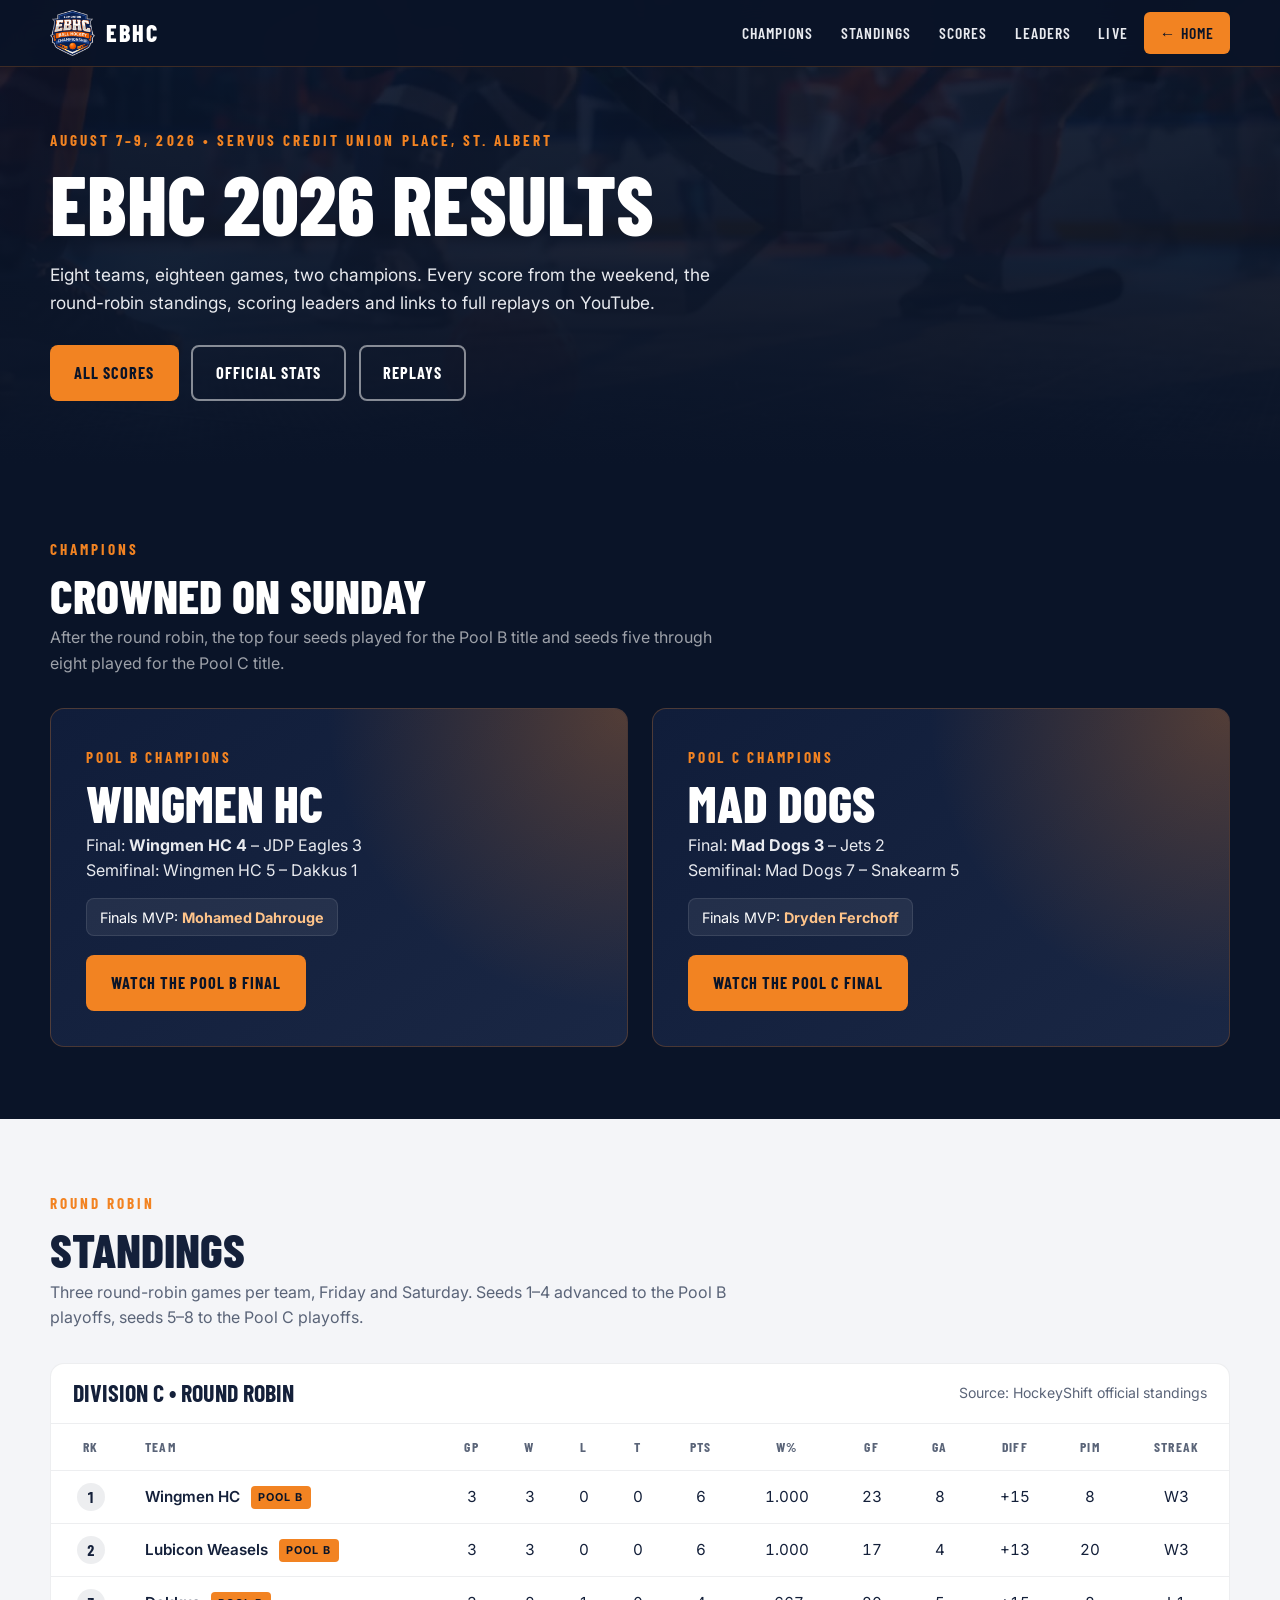
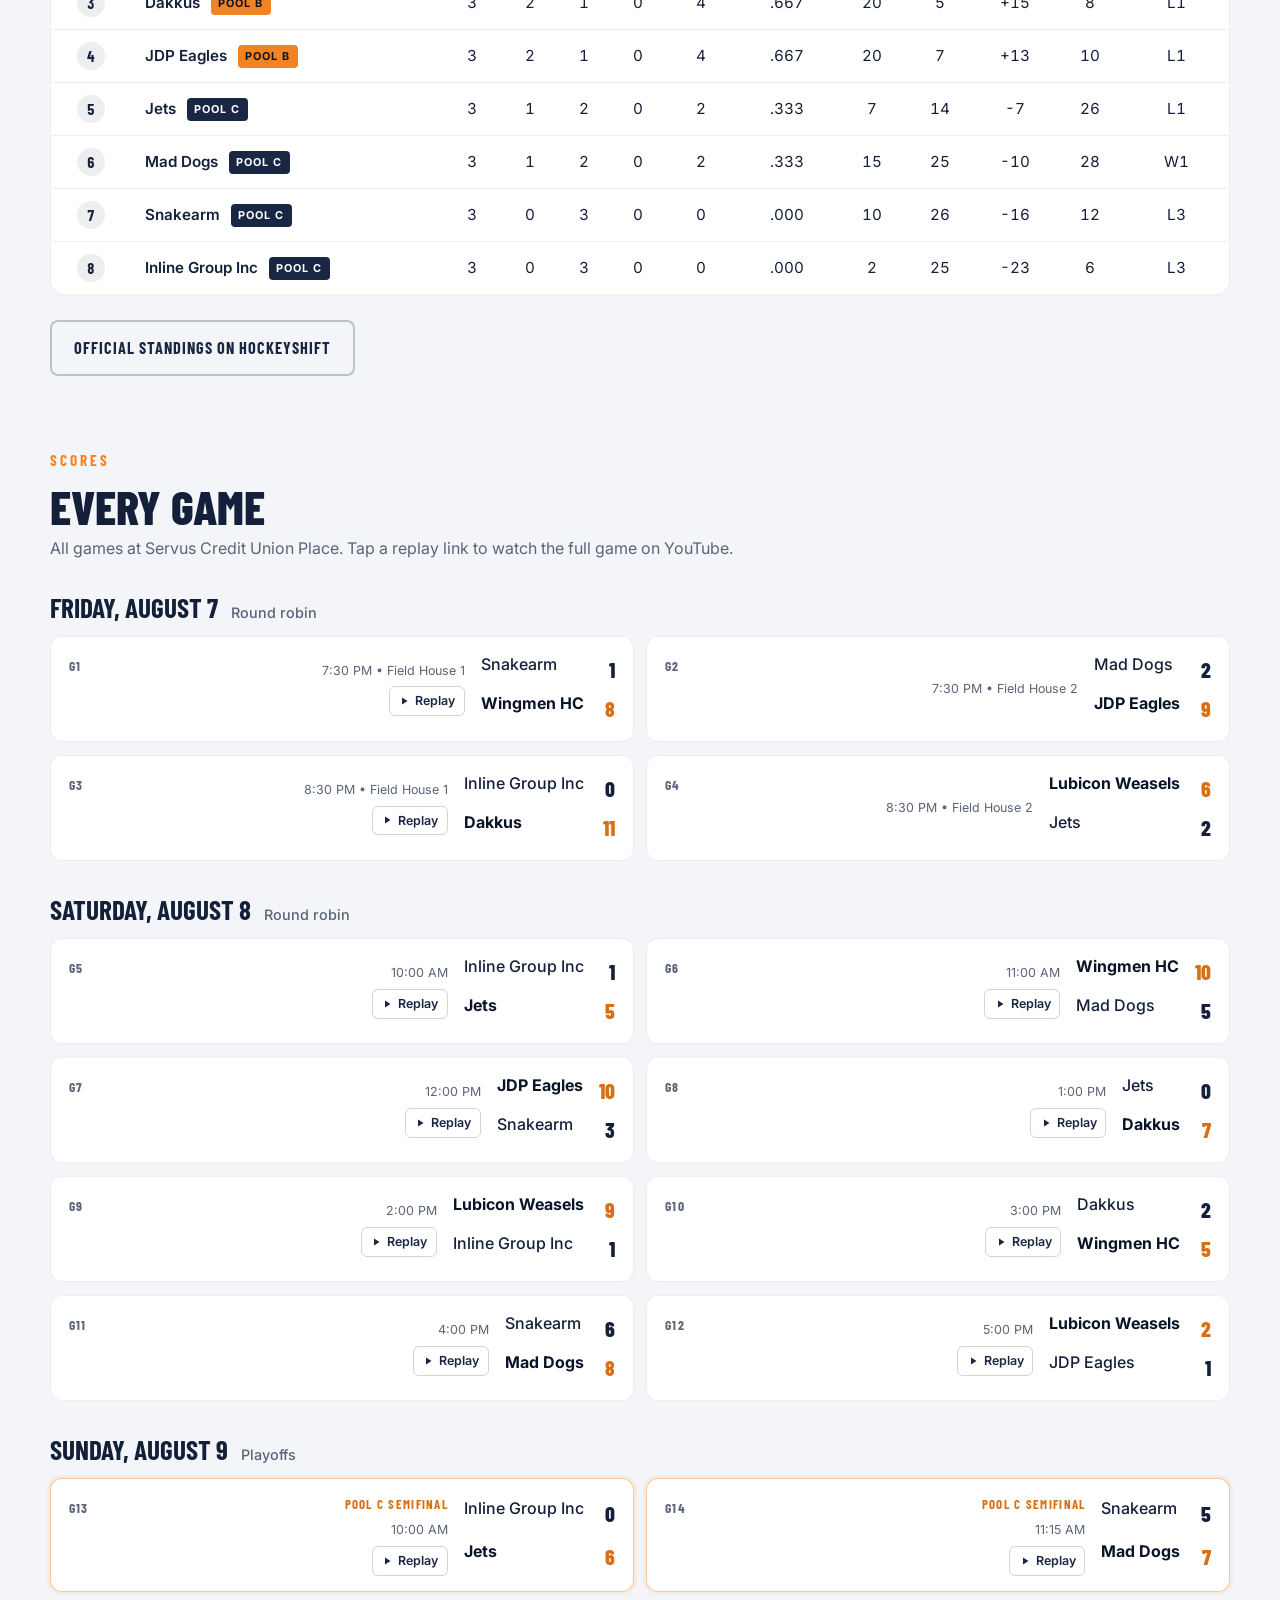
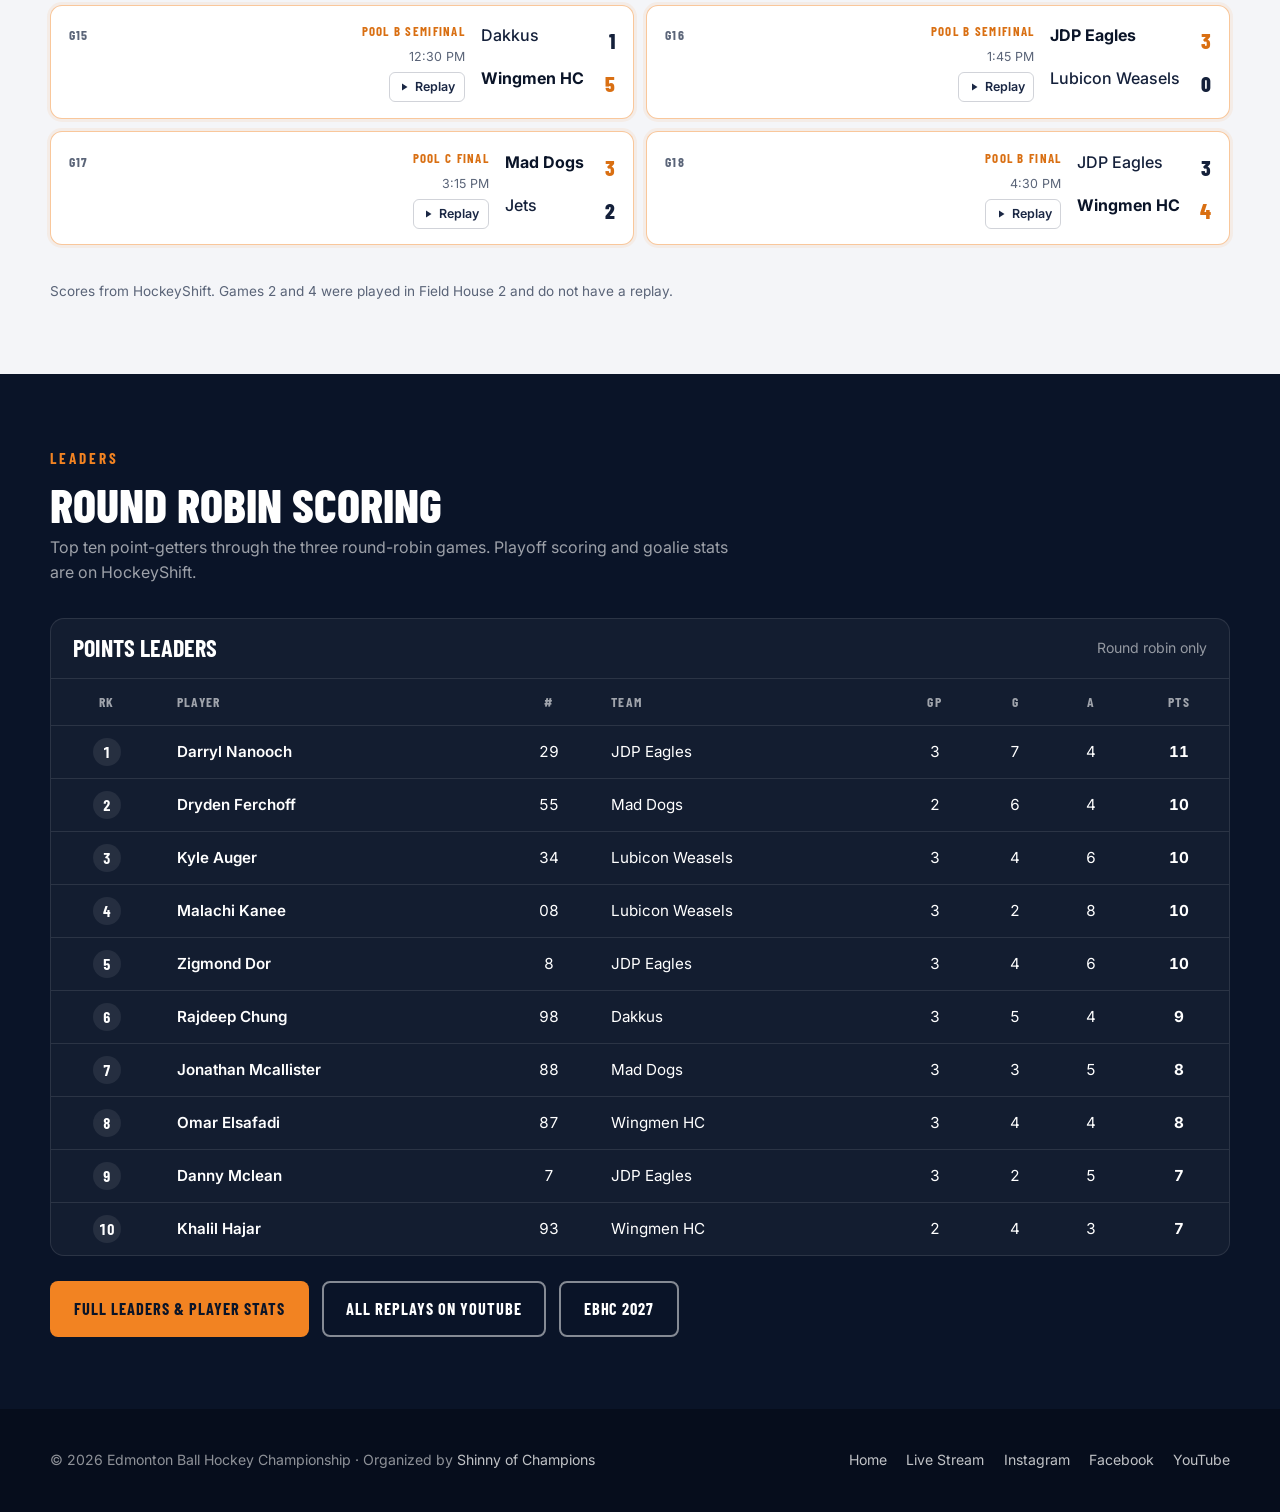
==== 2026/index.html @ 0f0b46f7 "Post-2026 revamp: results, replays, 2027 TBA, hero video, parallax - New homepage with generated her" ====
<!DOCTYPE html>
<html lang="en">
<head>
  <meta charset="UTF-8">
  <meta name="viewport" content="width=device-width, initial-scale=1.0">
  <title>EBHC 2026 Results, Standings &amp; Replays - Edmonton Ball Hockey Championship</title>
  <meta name="description" content="Full results from the 2026 Edmonton Ball Hockey Championship: every score, round-robin standings, playoff results, scoring leaders and links to full game replays.">
  <link rel="canonical" href="https://ebhctournament.ca/2026/">
  <meta name="theme-color" content="#0a1428">
  <link rel="icon" type="image/png" href="../favicon.png">
  <link rel="apple-touch-icon" href="../apple-touch-icon.png">
  <meta property="og:type" content="article">
  <meta property="og:site_name" content="EBHC - Edmonton Ball Hockey Championship">
  <meta property="og:title" content="EBHC 2026 Results, Standings & Replays">
  <meta property="og:description" content="Wingmen HC and Mad Dogs crowned. Every score, standings, leaders and full replays from August 7–9, 2026.">
  <meta property="og:url" content="https://ebhctournament.ca/2026/">
  <meta property="og:image" content="https://ebhctournament.ca/assets/og.jpg">
  <meta name="twitter:card" content="summary_large_image">
  <link rel="preconnect" href="https://fonts.googleapis.com">
  <link rel="preconnect" href="https://fonts.gstatic.com" crossorigin>
  <link href="https://fonts.googleapis.com/css2?family=Barlow+Condensed:wght@600;700;800&family=Inter:wght@400;500;600;700&display=swap" rel="stylesheet">
  <style>
    *, *::before, *::after { margin: 0; padding: 0; box-sizing: border-box; }
    :root { --navy-900:#0a1428; --navy-800:#101d3a; --navy-700:#1a2744; --orange:#f28322; --orange-deep:#d96f12; --silver-light:#e8eaef; --white:#fff; --off-white:#f4f5f8; --text:#14203a; --muted:#5a6478; --line:rgba(255,255,255,.1); --radius:14px; --head:'Barlow Condensed','Oswald',Impact,sans-serif; --body:'Inter',system-ui,sans-serif; }
    html { scroll-behavior: smooth; overflow-x: hidden; }
    body { font-family: var(--body); color: var(--text); background: var(--off-white); line-height: 1.6; overflow-x: hidden; }
    img { max-width: 100%; display: block; }
    h1,h2,h3 { font-family: var(--head); text-transform: uppercase; line-height: 1; }
    .container { width: min(1180px, 100% - 2.5rem); margin-inline: auto; }
    a { color: inherit; }
    .btn { display: inline-flex; align-items: center; justify-content: center; gap: .5rem; font-family: var(--head); font-weight: 700; text-transform: uppercase; letter-spacing: .06em; font-size: 1.02rem; padding: .8rem 1.4rem; border-radius: 8px; text-decoration: none; transition: transform .2s, background .2s; border: 2px solid transparent; }
    .btn-primary { background: var(--orange); color: var(--navy-900); }
    .btn-primary:hover { background: #ff9436; transform: translateY(-2px); }
    .btn-outline { border-color: rgba(255,255,255,.5); color: var(--white); }
    .btn-outline:hover { background: rgba(255,255,255,.1); transform: translateY(-2px); }
    .btn-ghost { border-color: rgba(26,39,68,.25); color: var(--navy-700); }
    .btn-ghost:hover { background: var(--white); transform: translateY(-2px); }

    nav.top { position: fixed; inset: 0 0 auto 0; z-index: 100; background: rgba(10,20,40,.95); backdrop-filter: blur(14px); border-bottom: 1px solid rgba(242,131,34,.22); }
    .nav-inner { display: flex; align-items: center; justify-content: space-between; height: 66px; gap: 1rem; }
    .nav-logo { display: flex; align-items: center; gap: .65rem; text-decoration: none; color: var(--white); }
    .nav-logo img { height: 46px; width: auto; }
    .nav-logo span { font-family: var(--head); font-weight: 800; font-size: 1.5rem; letter-spacing: .08em; }
    .nav-right { display: flex; gap: .3rem; align-items: center; }
    .nav-right a { color: var(--silver-light); text-decoration: none; font-family: var(--head); font-weight: 600; text-transform: uppercase; letter-spacing: .07em; font-size: .98rem; padding: .55rem .7rem; border-radius: 6px; white-space: nowrap; }
    .nav-right a:hover { color: var(--orange); }
    .nav-right .cta { background: var(--orange); color: var(--navy-900); padding: .55rem 1rem; }

    .page-hero { background: var(--navy-900); color: var(--white); padding: 8rem 0 4rem; position: relative; overflow: hidden; isolation: isolate; }
    .page-hero::before { content: ""; position: absolute; inset: 0; z-index: -1; background: url('../assets/hero-poster.jpg') center 60%/cover no-repeat; opacity: .28; }
    .page-hero::after { content: ""; position: absolute; inset: 0; z-index: -1; background: linear-gradient(180deg, rgba(10,20,40,.4), var(--navy-900)); }
    .label { display: inline-block; font-family: var(--head); font-weight: 700; text-transform: uppercase; letter-spacing: .2em; color: var(--orange); font-size: .95rem; margin-bottom: .6rem; }
    .page-hero h1 { font-size: clamp(2.8rem, 7vw, 5.2rem); font-weight: 800; }
    .page-hero p { color: var(--silver-light); max-width: 680px; margin-top: 1rem; font-size: 1.08rem; }
    .quick { display: flex; gap: .8rem; flex-wrap: wrap; margin-top: 1.8rem; }

    section { padding: 4.5rem 0; position: relative; overflow: hidden; }
    .dark { background: var(--navy-900); color: var(--white); }
    h2 { font-size: clamp(2rem, 4.5vw, 3rem); font-weight: 800; margin-bottom: .4rem; }
    .sub { color: var(--muted); margin-bottom: 2rem; max-width: 700px; }
    .dark .sub { color: rgba(255,255,255,.6); }

    .champ-grid { display: grid; grid-template-columns: 1fr 1fr; gap: 1.5rem; }
    .champ { position: relative; overflow: hidden; border-radius: var(--radius); padding: 2.2rem; background: linear-gradient(145deg, var(--navy-800), var(--navy-700)); border: 1px solid rgba(242,131,34,.25); color: var(--white); }
    .champ::before { content: ""; position: absolute; inset: 0; background: radial-gradient(circle at 100% 0%, rgba(242,131,34,.28), transparent 45%); }
    .champ > * { position: relative; }
    .champ-pool { font-family: var(--head); text-transform: uppercase; letter-spacing: .18em; color: var(--orange); font-weight: 700; font-size: .95rem; }
    .champ-name { font-size: clamp(2.2rem, 4vw, 3.2rem); font-weight: 800; margin: .5rem 0 .3rem; }
    .champ p { color: var(--silver-light); }
    .champ-mvp { margin-top: .9rem; display: inline-block; background: rgba(255,255,255,.07); border: 1px solid var(--line); padding: .4rem .8rem; border-radius: 8px; font-size: .9rem; }
    .champ-mvp b { color: #ffc48a; }
    .champ .btn { margin-top: 1.2rem; }

    .card { background: var(--white); border: 1px solid rgba(26,39,68,.08); border-radius: var(--radius); overflow: hidden; }
    .dark .card { background: rgba(255,255,255,.04); border-color: var(--line); }
    .card-head { padding: 1.1rem 1.4rem; border-bottom: 1px solid rgba(26,39,68,.08); display: flex; justify-content: space-between; align-items: center; gap: 1rem; flex-wrap: wrap; }
    .dark .card-head { border-color: var(--line); }
    .card-head h3 { font-size: 1.5rem; }
    .card-head span { font-size: .88rem; color: var(--muted); }
    .dark .card-head span { color: rgba(255,255,255,.55); }
    .wrap { overflow-x: auto; -webkit-overflow-scrolling: touch; }
    table { width: 100%; border-collapse: collapse; font-variant-numeric: tabular-nums; }
    th, td { padding: .75rem .9rem; text-align: center; border-bottom: 1px solid rgba(26,39,68,.08); font-size: .95rem; white-space: nowrap; }
    .dark th, .dark td { border-color: var(--line); }
    th { font-family: var(--head); text-transform: uppercase; letter-spacing: .1em; font-weight: 700; font-size: .85rem; color: var(--muted); }
    .dark th { color: rgba(255,255,255,.6); }
    tr:last-child td { border-bottom: 0; }
    td.l, th.l { text-align: left; }
    td.team { font-weight: 600; }
    .rk { display: inline-grid; place-items: center; width: 28px; height: 28px; border-radius: 50%; background: rgba(26,39,68,.08); font-family: var(--head); font-weight: 700; }
    .dark .rk { background: rgba(255,255,255,.08); }
    .tag { display: inline-block; font-size: .68rem; font-weight: 700; letter-spacing: .1em; text-transform: uppercase; padding: .15rem .45rem; border-radius: 4px; margin-left: .45rem; vertical-align: middle; }
    .tag-b { background: var(--orange); color: var(--navy-900); }
    .tag-c { background: var(--navy-700); color: var(--white); }
    .dark .tag-c { background: rgba(255,255,255,.15); }
    table.standings { min-width: 720px; }

    .day { margin-bottom: 2.2rem; }
    .day h3 { font-size: 1.7rem; margin-bottom: .9rem; display: flex; align-items: baseline; gap: .8rem; flex-wrap: wrap; }
    .day h3 small { font-family: var(--body); font-weight: 500; text-transform: none; color: var(--muted); font-size: .9rem; }
    .games { display: grid; grid-template-columns: repeat(2, 1fr); gap: .8rem; }
    .game { background: var(--white); border: 1px solid rgba(26,39,68,.08); border-radius: 12px; padding: .95rem 1.1rem; display: grid; grid-template-columns: auto 1fr auto; gap: .3rem 1rem; align-items: center; }
    .game.po { border-color: rgba(242,131,34,.45); box-shadow: 0 0 0 3px rgba(242,131,34,.08); }
    .g-num { font-family: var(--head); font-weight: 700; color: var(--muted); font-size: .85rem; letter-spacing: .1em; grid-row: 1 / span 2; align-self: start; padding-top: .2rem; }
    .g-team { display: flex; justify-content: space-between; gap: 1rem; font-weight: 500; }
    .g-team b { font-family: var(--head); font-size: 1.35rem; font-weight: 800; min-width: 1.5ch; text-align: right; }
    .g-team.w { font-weight: 700; color: var(--navy-900); }
    .g-team.w b { color: var(--orange-deep); }
    .g-meta { grid-row: 1 / span 2; display: flex; flex-direction: column; align-items: flex-end; gap: .35rem; font-size: .78rem; color: var(--muted); text-align: right; }
    .g-meta .round { font-family: var(--head); text-transform: uppercase; letter-spacing: .1em; font-weight: 700; color: var(--orange-deep); font-size: .8rem; }
    .g-meta a { display: inline-flex; align-items: center; gap: .3rem; color: var(--navy-700); text-decoration: none; font-weight: 600; border: 1px solid rgba(26,39,68,.2); padding: .25rem .55rem; border-radius: 6px; }
    .g-meta a:hover { background: var(--navy-900); color: var(--white); border-color: var(--navy-900); }
    .g-meta a svg { width: 12px; height: 12px; fill: currentColor; }

    .links { display: flex; gap: .8rem; flex-wrap: wrap; margin-top: 1.6rem; }
    footer { background: #060d1c; color: rgba(255,255,255,.55); padding: 2.5rem 0; font-size: .88rem; }
    .foot { display: flex; justify-content: space-between; gap: 1rem; flex-wrap: wrap; }
    .foot a { color: rgba(255,255,255,.75); text-decoration: none; }
    .foot a:hover { color: var(--orange); }
    .foot-links { display: flex; gap: 1.2rem; flex-wrap: wrap; }

    @media (max-width: 860px) { .champ-grid, .games { grid-template-columns: 1fr; } .nav-right a:not(.cta) { display: none; } }
    @media (max-width: 480px) { .game { grid-template-columns: auto 1fr; } .g-meta { grid-row: auto; grid-column: 1 / -1; flex-direction: row; justify-content: space-between; align-items: center; } }
  </style>
</head>
<body>

<nav class="top" aria-label="Main">
  <div class="container nav-inner">
    <a href="../" class="nav-logo"><img src="../assets/logo-160.png" alt="EBHC shield logo" width="160" height="181"><span>EBHC</span></a>
    <div class="nav-right">
      <a href="#champions">Champions</a>
      <a href="#standings">Standings</a>
      <a href="#scores">Scores</a>
      <a href="#leaders">Leaders</a>
      <a href="../live/">Live</a>
      <a href="../" class="cta">&larr; Home</a>
    </div>
  </div>
</nav>

<header class="page-hero">
  <div class="container">
    <span class="label">August 7–9, 2026 &bull; Servus Credit Union Place, St. Albert</span>
    <h1>EBHC 2026 Results</h1>
    <p>Eight teams, eighteen games, two champions. Every score from the weekend, the round-robin standings, scoring leaders and links to full replays on YouTube.</p>
    <div class="quick">
      <a class="btn btn-primary" href="#scores">All Scores</a>
      <a class="btn btn-outline" href="https://tournaments.shinnyofchampions.com/stats#/3724/leaders/table?game_type=Round%20Robin&page=1&player_type=players&division_id=47353" target="_blank" rel="noopener">Official Stats</a>
      <a class="btn btn-outline" href="https://www.youtube.com/@ebhctournament" target="_blank" rel="noopener">Replays</a>
    </div>
  </div>
</header>

<section id="champions" class="dark">
  <div class="container">
    <span class="label">Champions</span>
    <h2>Crowned on Sunday</h2>
    <p class="sub">After the round robin, the top four seeds played for the Pool B title and seeds five through eight played for the Pool C title.</p>
    <div class="champ-grid">
      <article class="champ">
        <div class="champ-pool">Pool B Champions</div>
        <h3 class="champ-name">Wingmen HC</h3>
        <p>Final: <strong>Wingmen HC 4</strong> – JDP Eagles 3</p>
        <p>Semifinal: Wingmen HC 5 – Dakkus 1</p>
        <div class="champ-mvp">Finals MVP: <b>Mohamed Dahrouge</b></div><br>
        <a class="btn btn-primary" href="https://www.youtube.com/watch?v=7inGUowyP5Q" target="_blank" rel="noopener">Watch the Pool B Final</a>
      </article>
      <article class="champ">
        <div class="champ-pool">Pool C Champions</div>
        <h3 class="champ-name">Mad Dogs</h3>
        <p>Final: <strong>Mad Dogs 3</strong> – Jets 2</p>
        <p>Semifinal: Mad Dogs 7 – Snakearm 5</p>
        <div class="champ-mvp">Finals MVP: <b>Dryden Ferchoff</b></div><br>
        <a class="btn btn-primary" href="https://www.youtube.com/watch?v=97iQNqjfG0o" target="_blank" rel="noopener">Watch the Pool C Final</a>
      </article>
    </div>
  </div>
</section>

<section id="standings">
  <div class="container">
    <span class="label">Round Robin</span>
    <h2>Standings</h2>
    <p class="sub">Three round-robin games per team, Friday and Saturday. Seeds 1–4 advanced to the Pool B playoffs, seeds 5–8 to the Pool C playoffs.</p>
    <div class="card">
      <div class="card-head"><h3>Division C &bull; Round Robin</h3><span>Source: HockeyShift official standings</span></div>
      <div class="wrap">
        <table class="standings">
          <thead><tr><th>Rk</th><th class="l">Team</th><th>GP</th><th>W</th><th>L</th><th>T</th><th>Pts</th><th>W%</th><th>GF</th><th>GA</th><th>Diff</th><th>PIM</th><th>Streak</th></tr></thead>
          <tbody>
            <tr><td><span class="rk">1</span></td><td class="l team">Wingmen HC <span class="tag tag-b">Pool B</span></td><td>3</td><td>3</td><td>0</td><td>0</td><td>6</td><td>1.000</td><td>23</td><td>8</td><td>+15</td><td>8</td><td>W3</td></tr>
            <tr><td><span class="rk">2</span></td><td class="l team">Lubicon Weasels <span class="tag tag-b">Pool B</span></td><td>3</td><td>3</td><td>0</td><td>0</td><td>6</td><td>1.000</td><td>17</td><td>4</td><td>+13</td><td>20</td><td>W3</td></tr>
            <tr><td><span class="rk">3</span></td><td class="l team">Dakkus <span class="tag tag-b">Pool B</span></td><td>3</td><td>2</td><td>1</td><td>0</td><td>4</td><td>.667</td><td>20</td><td>5</td><td>+15</td><td>8</td><td>L1</td></tr>
            <tr><td><span class="rk">4</span></td><td class="l team">JDP Eagles <span class="tag tag-b">Pool B</span></td><td>3</td><td>2</td><td>1</td><td>0</td><td>4</td><td>.667</td><td>20</td><td>7</td><td>+13</td><td>10</td><td>L1</td></tr>
            <tr><td><span class="rk">5</span></td><td class="l team">Jets <span class="tag tag-c">Pool C</span></td><td>3</td><td>1</td><td>2</td><td>0</td><td>2</td><td>.333</td><td>7</td><td>14</td><td>-7</td><td>26</td><td>L1</td></tr>
            <tr><td><span class="rk">6</span></td><td class="l team">Mad Dogs <span class="tag tag-c">Pool C</span></td><td>3</td><td>1</td><td>2</td><td>0</td><td>2</td><td>.333</td><td>15</td><td>25</td><td>-10</td><td>28</td><td>W1</td></tr>
            <tr><td><span class="rk">7</span></td><td class="l team">Snakearm <span class="tag tag-c">Pool C</span></td><td>3</td><td>0</td><td>3</td><td>0</td><td>0</td><td>.000</td><td>10</td><td>26</td><td>-16</td><td>12</td><td>L3</td></tr>
            <tr><td><span class="rk">8</span></td><td class="l team">Inline Group Inc <span class="tag tag-c">Pool C</span></td><td>3</td><td>0</td><td>3</td><td>0</td><td>0</td><td>.000</td><td>2</td><td>25</td><td>-23</td><td>6</td><td>L3</td></tr>
          </tbody>
        </table>
      </div>
    </div>
    <div class="links">
      <a class="btn btn-ghost" href="https://tournaments.shinnyofchampions.com/stats#/3724/standings?division_id=47353&render=division" target="_blank" rel="noopener">Official Standings on HockeyShift</a>
    </div>
  </div>
</section>

<section id="scores" style="padding-top:0">
  <div class="container">
    <span class="label">Scores</span>
    <h2>Every Game</h2>
    <p class="sub">All games at Servus Credit Union Place. Tap a replay link to watch the full game on YouTube.</p>

    <div class="day">
      <h3>Friday, August 7 <small>Round robin</small></h3>
      <div class="games">
        <div class="game"><div class="g-num">G1</div><div class="g-team">Snakearm<b>1</b></div><div class="g-meta"><span>7:30 PM &bull; Field House 1</span><a href="https://www.youtube.com/watch?v=UROAgHTE48c" target="_blank" rel="noopener"><svg viewBox="0 0 24 24"><path d="M8 5v14l11-7z"/></svg>Replay</a></div><div class="g-team w">Wingmen HC<b>8</b></div></div>
        <div class="game"><div class="g-num">G2</div><div class="g-team">Mad Dogs<b>2</b></div><div class="g-meta"><span>7:30 PM &bull; Field House 2</span></div><div class="g-team w">JDP Eagles<b>9</b></div></div>
        <div class="game"><div class="g-num">G3</div><div class="g-team">Inline Group Inc<b>0</b></div><div class="g-meta"><span>8:30 PM &bull; Field House 1</span><a href="https://www.youtube.com/watch?v=LWdkiN7Q5ns" target="_blank" rel="noopener"><svg viewBox="0 0 24 24"><path d="M8 5v14l11-7z"/></svg>Replay</a></div><div class="g-team w">Dakkus<b>11</b></div></div>
        <div class="game"><div class="g-num">G4</div><div class="g-team w">Lubicon Weasels<b>6</b></div><div class="g-meta"><span>8:30 PM &bull; Field House 2</span></div><div class="g-team">Jets<b>2</b></div></div>
      </div>
    </div>

    <div class="day">
      <h3>Saturday, August 8 <small>Round robin</small></h3>
      <div class="games">
        <div class="game"><div class="g-num">G5</div><div class="g-team">Inline Group Inc<b>1</b></div><div class="g-meta"><span>10:00 AM</span><a href="https://www.youtube.com/watch?v=fqUj1CqtXtw" target="_blank" rel="noopener"><svg viewBox="0 0 24 24"><path d="M8 5v14l11-7z"/></svg>Replay</a></div><div class="g-team w">Jets<b>5</b></div></div>
        <div class="game"><div class="g-num">G6</div><div class="g-team w">Wingmen HC<b>10</b></div><div class="g-meta"><span>11:00 AM</span><a href="https://www.youtube.com/watch?v=pzME133ZpQE" target="_blank" rel="noopener"><svg viewBox="0 0 24 24"><path d="M8 5v14l11-7z"/></svg>Replay</a></div><div class="g-team">Mad Dogs<b>5</b></div></div>
        <div class="game"><div class="g-num">G7</div><div class="g-team w">JDP Eagles<b>10</b></div><div class="g-meta"><span>12:00 PM</span><a href="https://www.youtube.com/watch?v=Posowa9SweM" target="_blank" rel="noopener"><svg viewBox="0 0 24 24"><path d="M8 5v14l11-7z"/></svg>Replay</a></div><div class="g-team">Snakearm<b>3</b></div></div>
        <div class="game"><div class="g-num">G8</div><div class="g-team">Jets<b>0</b></div><div class="g-meta"><span>1:00 PM</span><a href="https://www.youtube.com/watch?v=YXqTsFZd2_8" target="_blank" rel="noopener"><svg viewBox="0 0 24 24"><path d="M8 5v14l11-7z"/></svg>Replay</a></div><div class="g-team w">Dakkus<b>7</b></div></div>
        <div class="game"><div class="g-num">G9</div><div class="g-team w">Lubicon Weasels<b>9</b></div><div class="g-meta"><span>2:00 PM</span><a href="https://www.youtube.com/watch?v=z_6BOpRxKFM" target="_blank" rel="noopener"><svg viewBox="0 0 24 24"><path d="M8 5v14l11-7z"/></svg>Replay</a></div><div class="g-team">Inline Group Inc<b>1</b></div></div>
        <div class="game"><div class="g-num">G10</div><div class="g-team">Dakkus<b>2</b></div><div class="g-meta"><span>3:00 PM</span><a href="https://www.youtube.com/watch?v=RTUcDcGdTwo" target="_blank" rel="noopener"><svg viewBox="0 0 24 24"><path d="M8 5v14l11-7z"/></svg>Replay</a></div><div class="g-team w">Wingmen HC<b>5</b></div></div>
        <div class="game"><div class="g-num">G11</div><div class="g-team">Snakearm<b>6</b></div><div class="g-meta"><span>4:00 PM</span><a href="https://www.youtube.com/watch?v=E-WvOJXVnvM" target="_blank" rel="noopener"><svg viewBox="0 0 24 24"><path d="M8 5v14l11-7z"/></svg>Replay</a></div><div class="g-team w">Mad Dogs<b>8</b></div></div>
        <div class="game"><div class="g-num">G12</div><div class="g-team w">Lubicon Weasels<b>2</b></div><div class="g-meta"><span>5:00 PM</span><a href="https://www.youtube.com/watch?v=ZjYk12yJ--Q" target="_blank" rel="noopener"><svg viewBox="0 0 24 24"><path d="M8 5v14l11-7z"/></svg>Replay</a></div><div class="g-team">JDP Eagles<b>1</b></div></div>
      </div>
    </div>

    <div class="day">
      <h3>Sunday, August 9 <small>Playoffs</small></h3>
      <div class="games">
        <div class="game po"><div class="g-num">G13</div><div class="g-team">Inline Group Inc<b>0</b></div><div class="g-meta"><span class="round">Pool C Semifinal</span><span>10:00 AM</span><a href="https://www.youtube.com/watch?v=CnHXqT4yJ2s" target="_blank" rel="noopener"><svg viewBox="0 0 24 24"><path d="M8 5v14l11-7z"/></svg>Replay</a></div><div class="g-team w">Jets<b>6</b></div></div>
        <div class="game po"><div class="g-num">G14</div><div class="g-team">Snakearm<b>5</b></div><div class="g-meta"><span class="round">Pool C Semifinal</span><span>11:15 AM</span><a href="https://www.youtube.com/watch?v=cI6eeCwkTfU" target="_blank" rel="noopener"><svg viewBox="0 0 24 24"><path d="M8 5v14l11-7z"/></svg>Replay</a></div><div class="g-team w">Mad Dogs<b>7</b></div></div>
        <div class="game po"><div class="g-num">G15</div><div class="g-team">Dakkus<b>1</b></div><div class="g-meta"><span class="round">Pool B Semifinal</span><span>12:30 PM</span><a href="https://www.youtube.com/watch?v=l_Ezl8_lXHc" target="_blank" rel="noopener"><svg viewBox="0 0 24 24"><path d="M8 5v14l11-7z"/></svg>Replay</a></div><div class="g-team w">Wingmen HC<b>5</b></div></div>
        <div class="game po"><div class="g-num">G16</div><div class="g-team w">JDP Eagles<b>3</b></div><div class="g-meta"><span class="round">Pool B Semifinal</span><span>1:45 PM</span><a href="https://www.youtube.com/watch?v=TMVJejFrBl4" target="_blank" rel="noopener"><svg viewBox="0 0 24 24"><path d="M8 5v14l11-7z"/></svg>Replay</a></div><div class="g-team">Lubicon Weasels<b>0</b></div></div>
        <div class="game po"><div class="g-num">G17</div><div class="g-team w">Mad Dogs<b>3</b></div><div class="g-meta"><span class="round">Pool C Final</span><span>3:15 PM</span><a href="https://www.youtube.com/watch?v=97iQNqjfG0o" target="_blank" rel="noopener"><svg viewBox="0 0 24 24"><path d="M8 5v14l11-7z"/></svg>Replay</a></div><div class="g-team">Jets<b>2</b></div></div>
        <div class="game po"><div class="g-num">G18</div><div class="g-team">JDP Eagles<b>3</b></div><div class="g-meta"><span class="round">Pool B Final</span><span>4:30 PM</span><a href="https://www.youtube.com/watch?v=7inGUowyP5Q" target="_blank" rel="noopener"><svg viewBox="0 0 24 24"><path d="M8 5v14l11-7z"/></svg>Replay</a></div><div class="g-team w">Wingmen HC<b>4</b></div></div>
      </div>
    </div>
    <p style="font-size:.85rem;color:var(--muted)">Scores from HockeyShift. Games 2 and 4 were played in Field House 2 and do not have a replay.</p>
  </div>
</section>

<section id="leaders" class="dark">
  <div class="container">
    <span class="label">Leaders</span>
    <h2>Round Robin Scoring</h2>
    <p class="sub">Top ten point-getters through the three round-robin games. Playoff scoring and goalie stats are on HockeyShift.</p>
    <div class="card">
      <div class="card-head"><h3>Points Leaders</h3><span>Round robin only</span></div>
      <div class="wrap">
        <table style="min-width:600px">
          <thead><tr><th>Rk</th><th class="l">Player</th><th>#</th><th class="l">Team</th><th>GP</th><th>G</th><th>A</th><th>Pts</th></tr></thead>
          <tbody>
            <tr><td><span class="rk">1</span></td><td class="l team">Darryl Nanooch</td><td>29</td><td class="l">JDP Eagles</td><td>3</td><td>7</td><td>4</td><td><strong>11</strong></td></tr>
            <tr><td><span class="rk">2</span></td><td class="l team">Dryden Ferchoff</td><td>55</td><td class="l">Mad Dogs</td><td>2</td><td>6</td><td>4</td><td><strong>10</strong></td></tr>
            <tr><td><span class="rk">3</span></td><td class="l team">Kyle Auger</td><td>34</td><td class="l">Lubicon Weasels</td><td>3</td><td>4</td><td>6</td><td><strong>10</strong></td></tr>
            <tr><td><span class="rk">4</span></td><td class="l team">Malachi Kanee</td><td>08</td><td class="l">Lubicon Weasels</td><td>3</td><td>2</td><td>8</td><td><strong>10</strong></td></tr>
            <tr><td><span class="rk">5</span></td><td class="l team">Zigmond Dor</td><td>8</td><td class="l">JDP Eagles</td><td>3</td><td>4</td><td>6</td><td><strong>10</strong></td></tr>
            <tr><td><span class="rk">6</span></td><td class="l team">Rajdeep Chung</td><td>98</td><td class="l">Dakkus</td><td>3</td><td>5</td><td>4</td><td><strong>9</strong></td></tr>
            <tr><td><span class="rk">7</span></td><td class="l team">Jonathan Mcallister</td><td>88</td><td class="l">Mad Dogs</td><td>3</td><td>3</td><td>5</td><td><strong>8</strong></td></tr>
            <tr><td><span class="rk">8</span></td><td class="l team">Omar Elsafadi</td><td>87</td><td class="l">Wingmen HC</td><td>3</td><td>4</td><td>4</td><td><strong>8</strong></td></tr>
            <tr><td><span class="rk">9</span></td><td class="l team">Danny Mclean</td><td>7</td><td class="l">JDP Eagles</td><td>3</td><td>2</td><td>5</td><td><strong>7</strong></td></tr>
            <tr><td><span class="rk">10</span></td><td class="l team">Khalil Hajar</td><td>93</td><td class="l">Wingmen HC</td><td>2</td><td>4</td><td>3</td><td><strong>7</strong></td></tr>
          </tbody>
        </table>
      </div>
    </div>
    <div class="links">
      <a class="btn btn-primary" href="https://tournaments.shinnyofchampions.com/stats#/3724/leaders/table?game_type=Round%20Robin&page=1&player_type=players&division_id=47353" target="_blank" rel="noopener">Full Leaders &amp; Player Stats</a>
      <a class="btn btn-outline" href="https://www.youtube.com/@ebhctournament" target="_blank" rel="noopener">All Replays on YouTube</a>
      <a class="btn btn-outline" href="../#registration">EBHC 2027</a>
    </div>
  </div>
</section>

<footer>
  <div class="container foot">
    <p>&copy; 2026 Edmonton Ball Hockey Championship &middot; Organized by <a href="https://shinnyofchampions.com" target="_blank" rel="noopener">Shinny of Champions</a></p>
    <div class="foot-links">
      <a href="../">Home</a>
      <a href="../live/">Live Stream</a>
      <a href="https://www.instagram.com/ebhctournament/" target="_blank" rel="noopener">Instagram</a>
      <a href="https://www.facebook.com/ebhctournament" target="_blank" rel="noopener">Facebook</a>
      <a href="https://www.youtube.com/@ebhctournament" target="_blank" rel="noopener">YouTube</a>
    </div>
  </div>
</footer>
</body>
</html>
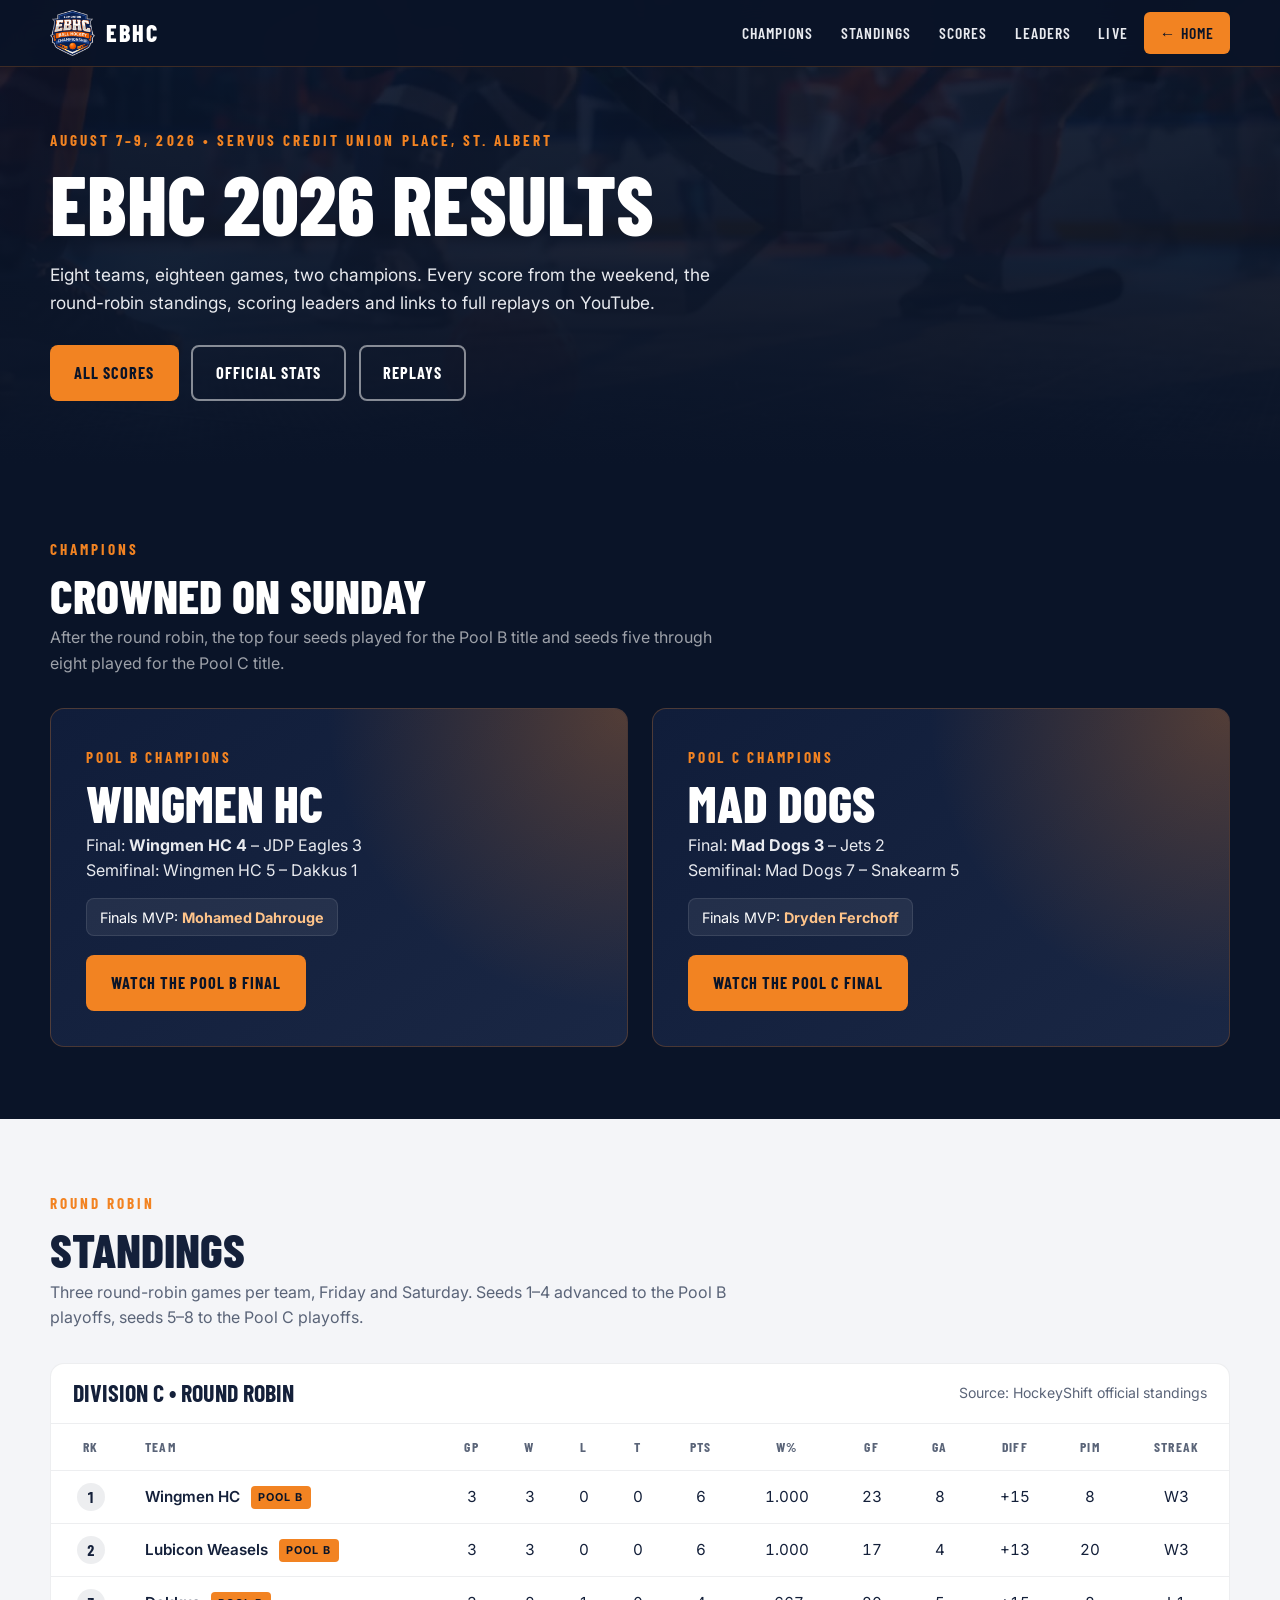
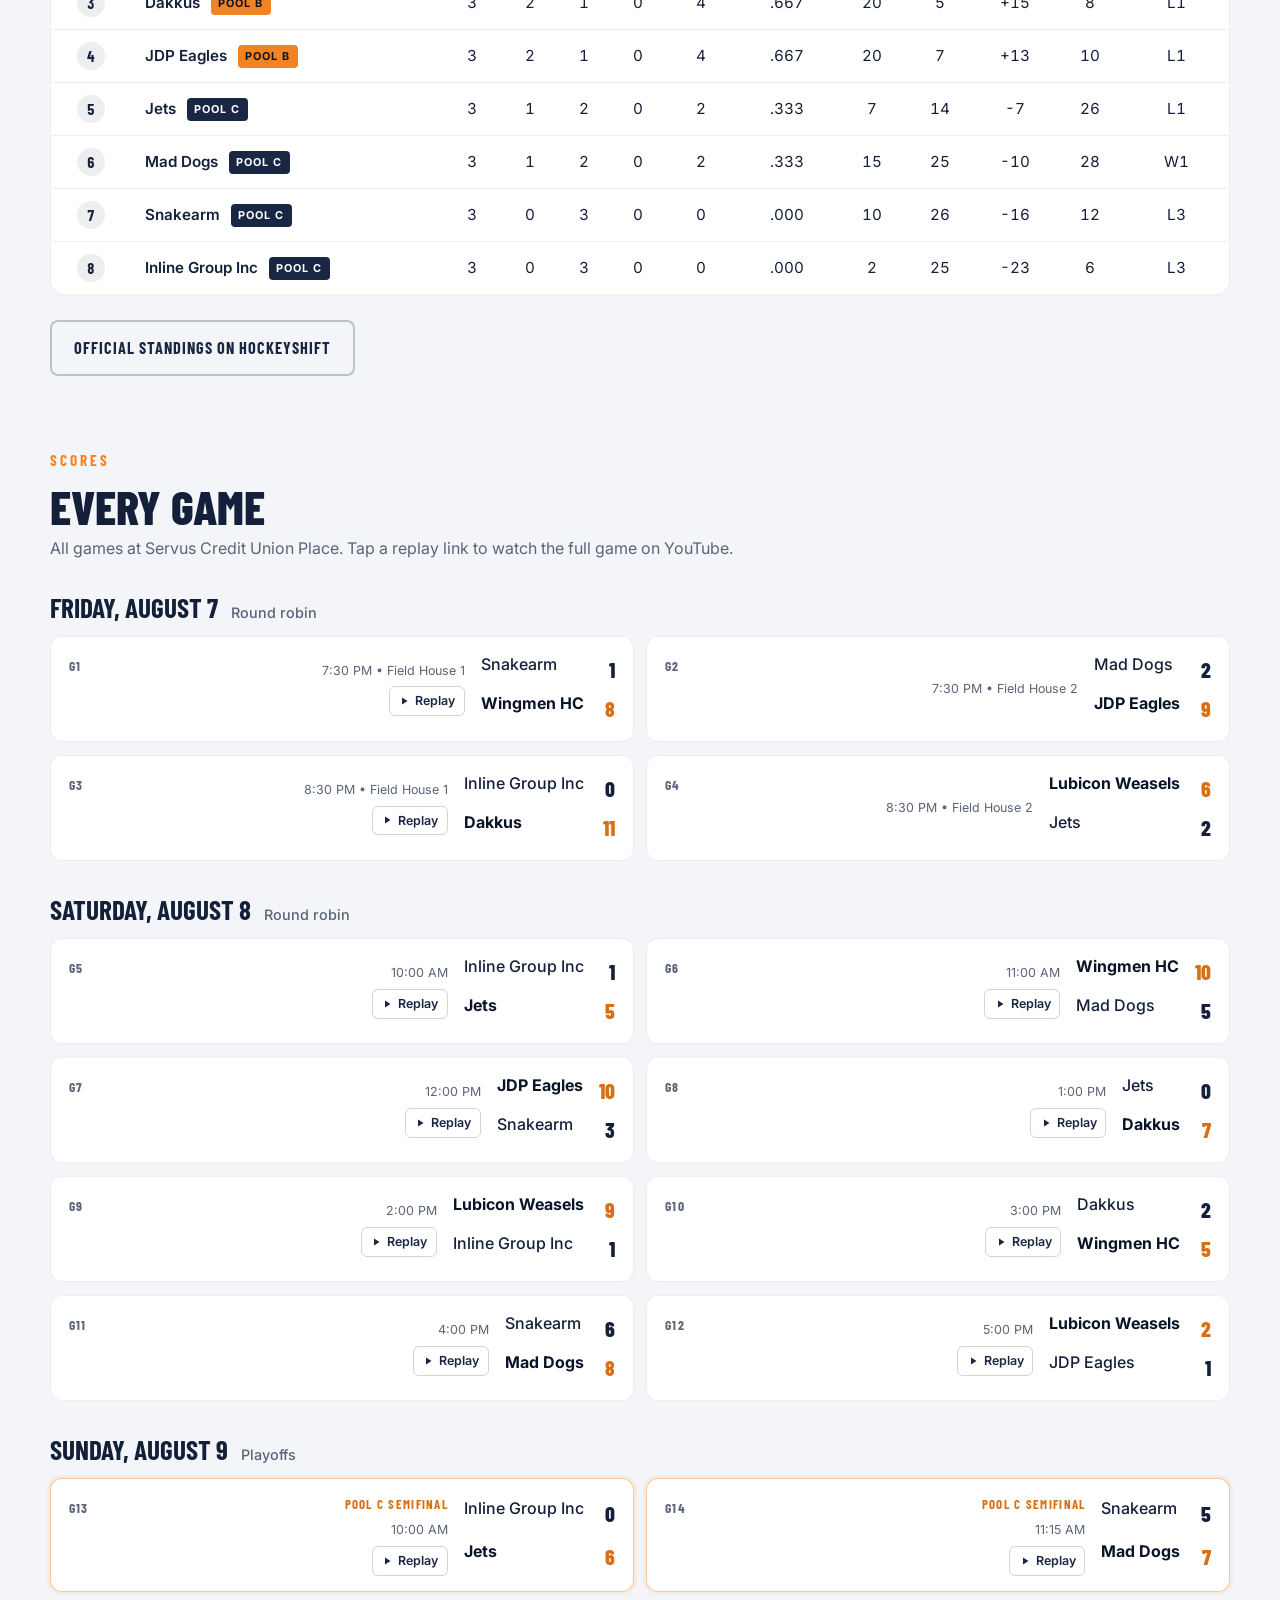
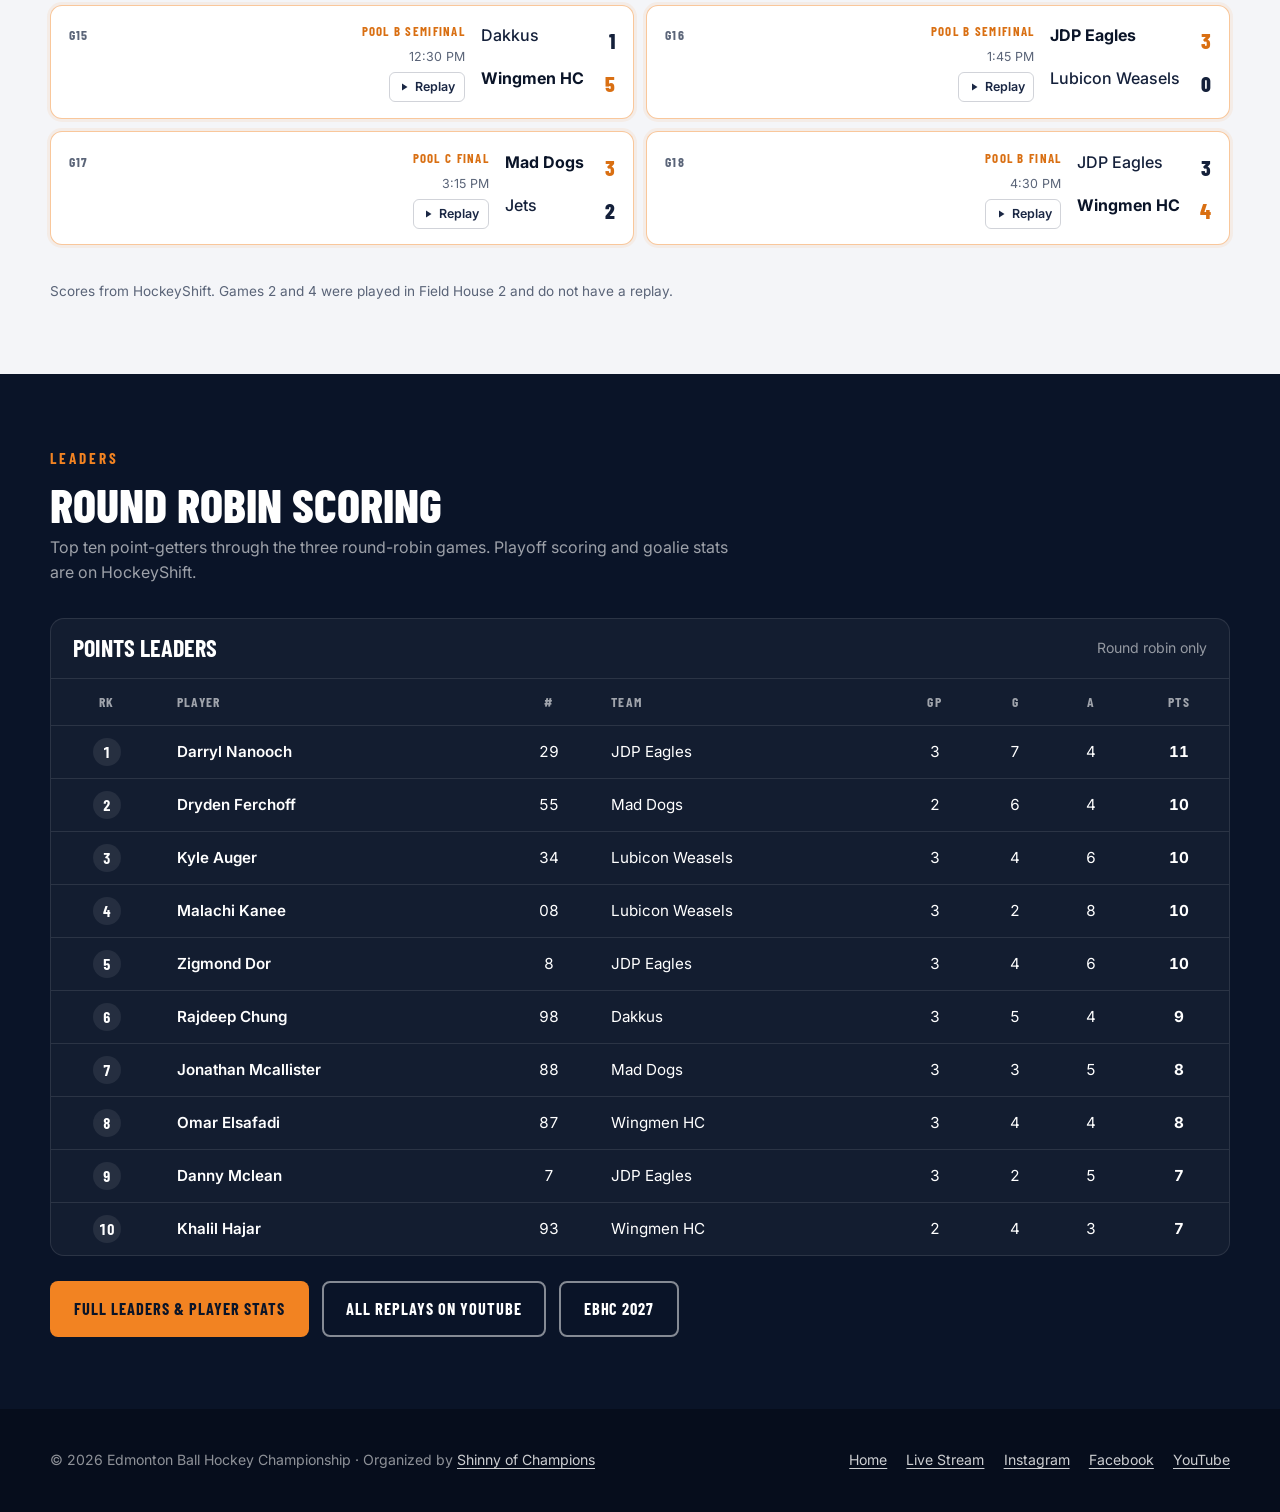
==== commit af5af651: "Accessibility: underline text links, raise footer link contrast Co-Authored-By: Claude Fable 5.1 <no" ====
--- a/2026/index.html
+++ b/2026/index.html
@@ -115,7 +115,7 @@
     .links { display: flex; gap: .8rem; flex-wrap: wrap; margin-top: 1.6rem; }
     footer { background: #060d1c; color: rgba(255,255,255,.55); padding: 2.5rem 0; font-size: .88rem; }
     .foot { display: flex; justify-content: space-between; gap: 1rem; flex-wrap: wrap; }
-    .foot a { color: rgba(255,255,255,.75); text-decoration: none; }
+    .foot a { color: rgba(255,255,255,.8); text-decoration: underline; text-underline-offset: 3px; }
     .foot a:hover { color: var(--orange); }
     .foot-links { display: flex; gap: 1.2rem; flex-wrap: wrap; }
 
